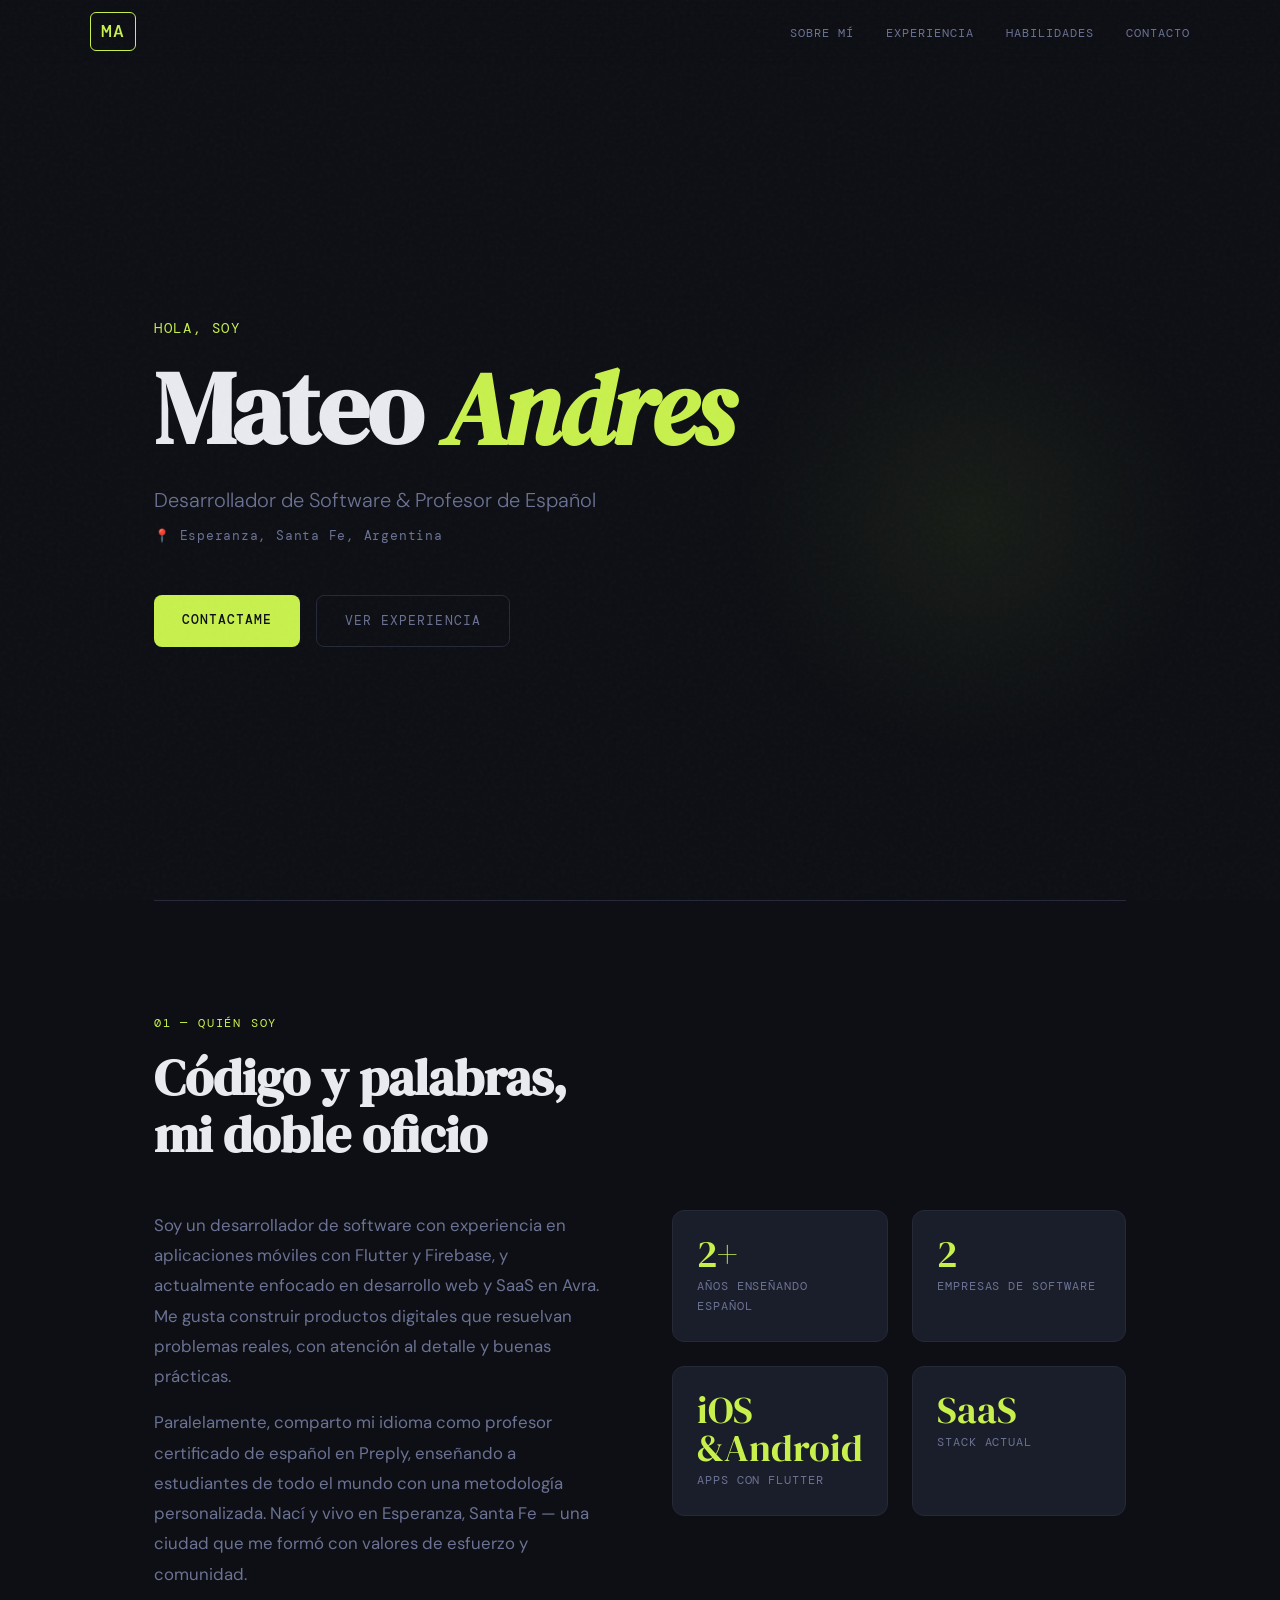
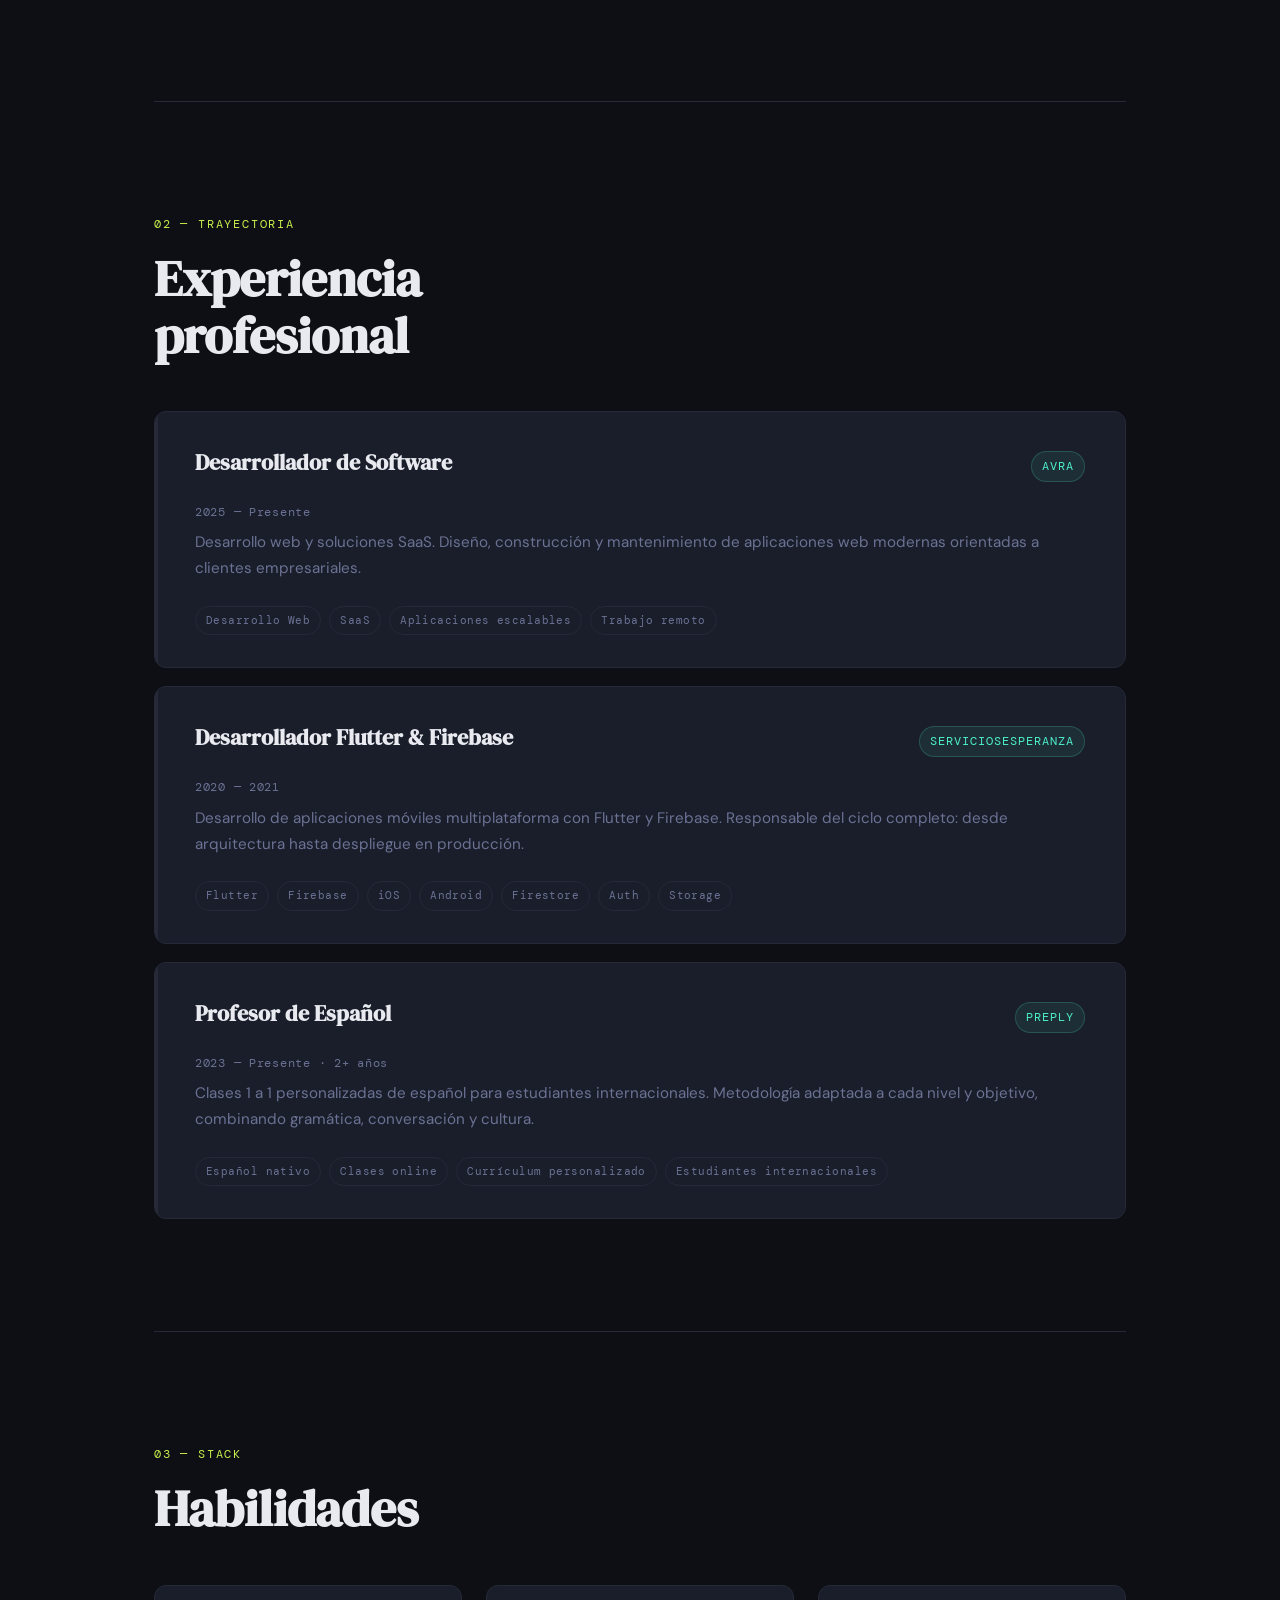
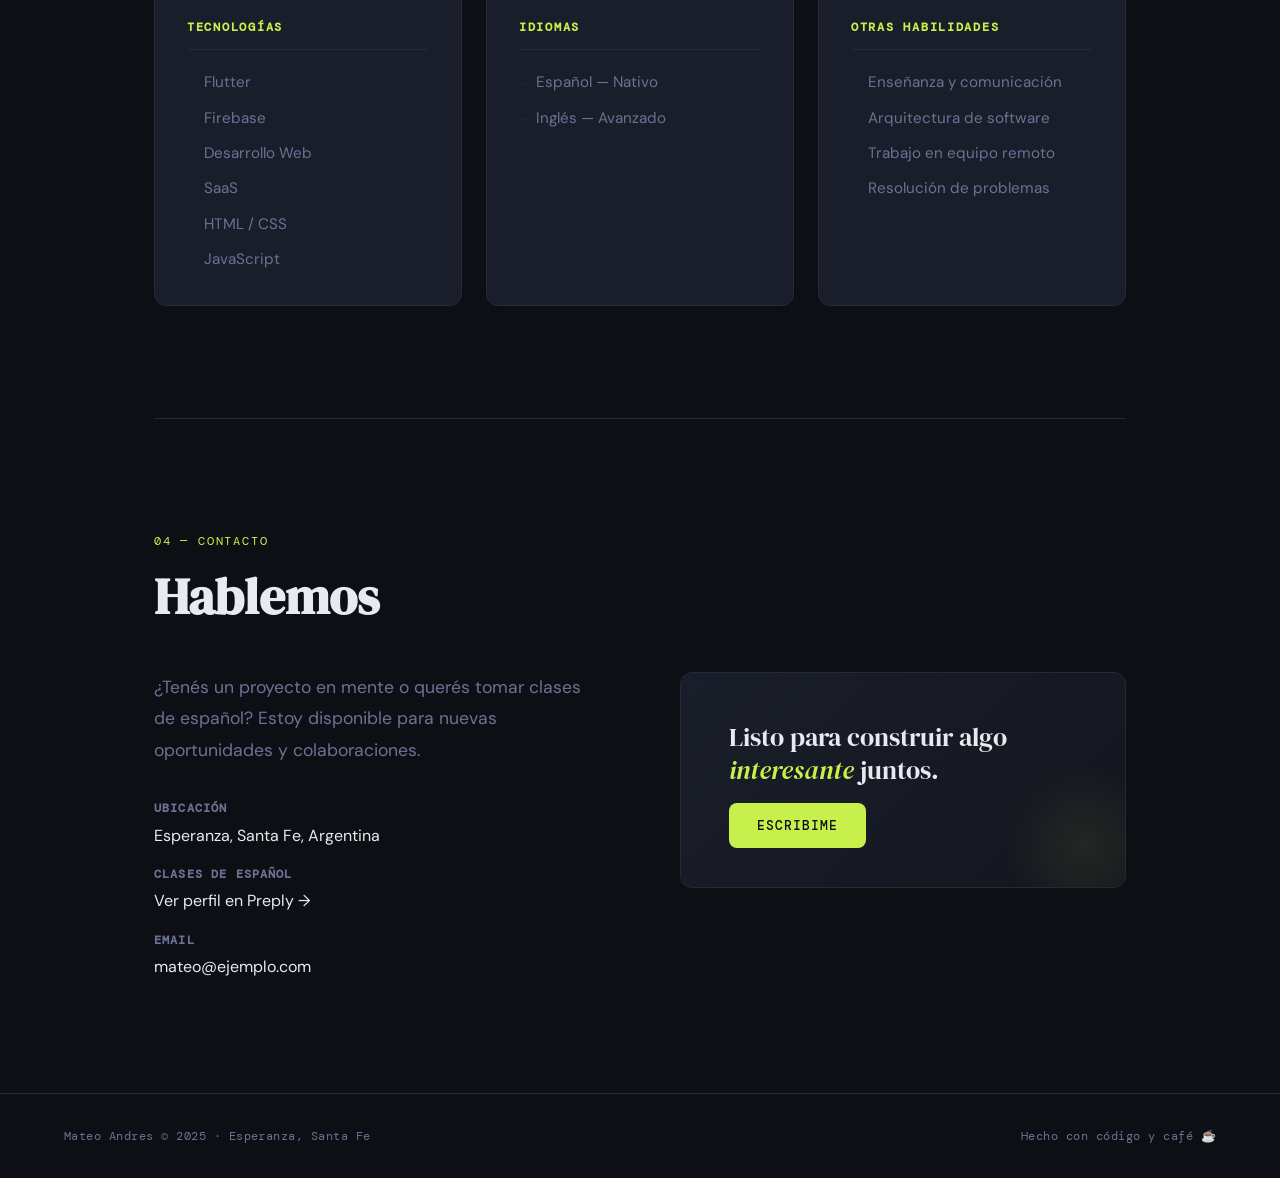
==== index.html @ 971ce435 "Agregando estilos" ====
<!doctype html>
<html lang="es">
  <head>
    <meta charset="UTF-8" />
    <meta name="viewport" content="width=device-width, initial-scale=1.0" />
    <title>Mateo Andres — Portfolio</title>
    <link
      href="https://fonts.googleapis.com/css2?family=DM+Serif+Display:ital@0;1&family=DM+Mono:wght@300;400;500&family=DM+Sans:wght@300;400;500&display=swap"
      rel="stylesheet"
    />
    <link rel="stylesheet" href="styles.css" />
  </head>
  <body>
    <header id="site-header">
      <nav>
        <span>MA</span>
        <ul>
          <li><a href="#sobre-mi">Sobre mí</a></li>
          <li><a href="#experiencia">Experiencia</a></li>
          <li><a href="#habilidades">Habilidades</a></li>
          <li><a href="#contacto">Contacto</a></li>
        </ul>
      </nav>
    </header>

    <main>
      <!-- Hero -->
      <section id="hero">
        <p>Hola, soy</p>
        <h1>Mateo <em>Andres</em></h1>
        <p>Desarrollador de Software &amp; Profesor de Español</p>
        <p>📍 Esperanza, Santa Fe, Argentina</p>
        <div class="hero-btns">
          <a href="#contacto" class="btn-primary">Contactame</a>
          <a href="#experiencia" class="btn-ghost">Ver experiencia</a>
        </div>
      </section>

      <!-- Sobre mí -->
      <section id="sobre-mi">
        <div class="section-label">01 — Quién soy</div>
        <h2 class="section-title">Código y palabras,<br />mi doble oficio</h2>
        <div class="content">
          <div>
            <p>
              Soy un desarrollador de software con experiencia en aplicaciones
              móviles con Flutter y Firebase, y actualmente enfocado en
              desarrollo web y SaaS en Avra. Me gusta construir productos
              digitales que resuelvan problemas reales, con atención al detalle
              y buenas prácticas.
            </p>
            <p>
              Paralelamente, comparto mi idioma como profesor certificado de
              español en Preply, enseñando a estudiantes de todo el mundo con
              una metodología personalizada. Nací y vivo en Esperanza, Santa Fe
              — una ciudad que me formó con valores de esfuerzo y comunidad.
            </p>
          </div>
          <div class="stats">
            <div class="stat-card reveal">
              <div class="stat-num">2+</div>
              <div class="stat-label">años enseñando español</div>
            </div>
            <div class="stat-card reveal">
              <div class="stat-num">2</div>
              <div class="stat-label">empresas de software</div>
            </div>
            <div class="stat-card reveal">
              <div class="stat-num">iOS<br />&amp;Android</div>
              <div class="stat-label">apps con Flutter</div>
            </div>
            <div class="stat-card reveal">
              <div class="stat-num">SaaS</div>
              <div class="stat-label">stack actual</div>
            </div>
          </div>
        </div>
      </section>

      <!-- Experiencia -->
      <section id="experiencia">
        <div class="section-label">02 — Trayectoria</div>
        <h2 class="section-title">Experiencia<br />profesional</h2>
        <div class="exp-list">
          <article class="exp-card reveal">
            <div class="exp-top">
              <h3 class="exp-title">Desarrollador de Software</h3>
              <span class="exp-company">Avra</span>
            </div>
            <time class="exp-time">2025 — Presente</time>
            <p class="exp-desc">
              Desarrollo web y soluciones SaaS. Diseño, construcción y
              mantenimiento de aplicaciones web modernas orientadas a clientes
              empresariales.
            </p>
            <ul class="exp-tags">
              <li>Desarrollo Web</li>
              <li>SaaS</li>
              <li>Aplicaciones escalables</li>
              <li>Trabajo remoto</li>
            </ul>
          </article>

          <article class="exp-card reveal">
            <div class="exp-top">
              <h3 class="exp-title">Desarrollador Flutter &amp; Firebase</h3>
              <span class="exp-company">ServiciosEsperanza</span>
            </div>
            <time class="exp-time">2020 — 2021</time>
            <p class="exp-desc">
              Desarrollo de aplicaciones móviles multiplataforma con Flutter y
              Firebase. Responsable del ciclo completo: desde arquitectura hasta
              despliegue en producción.
            </p>
            <ul class="exp-tags">
              <li>Flutter</li>
              <li>Firebase</li>
              <li>iOS</li>
              <li>Android</li>
              <li>Firestore</li>
              <li>Auth</li>
              <li>Storage</li>
            </ul>
          </article>

          <article class="exp-card reveal">
            <div class="exp-top">
              <h3 class="exp-title">Profesor de Español</h3>
              <span class="exp-company">Preply</span>
            </div>
            <time class="exp-time">2023 — Presente · 2+ años</time>
            <p class="exp-desc">
              Clases 1 a 1 personalizadas de español para estudiantes
              internacionales. Metodología adaptada a cada nivel y objetivo,
              combinando gramática, conversación y cultura.
            </p>
            <ul class="exp-tags">
              <li>Español nativo</li>
              <li>Clases online</li>
              <li>Currículum personalizado</li>
              <li>Estudiantes internacionales</li>
            </ul>
          </article>
        </div>
      </section>

      <!-- Habilidades -->
      <section id="habilidades">
        <div class="section-label">03 — Stack</div>
        <h2 class="section-title">Habilidades</h2>
        <div class="skills-grid">
          <div class="skill-group reveal">
            <h3>Tecnologías</h3>
            <ul>
              <li>Flutter</li>
              <li>Firebase</li>
              <li>Desarrollo Web</li>
              <li>SaaS</li>
              <li>HTML / CSS</li>
              <li>JavaScript</li>
            </ul>
          </div>
          <div class="skill-group reveal">
            <h3>Idiomas</h3>
            <ul>
              <li>Español — Nativo</li>
              <li>Inglés — Avanzado</li>
            </ul>
          </div>
          <div class="skill-group reveal">
            <h3>Otras habilidades</h3>
            <ul>
              <li>Enseñanza y comunicación</li>
              <li>Arquitectura de software</li>
              <li>Trabajo en equipo remoto</li>
              <li>Resolución de problemas</li>
            </ul>
          </div>
        </div>
      </section>

      <!-- Contacto -->
      <section id="contacto">
        <div class="section-label">04 — Contacto</div>
        <h2 class="section-title">Hablemos</h2>
        <div class="inner">
          <div>
            <p class="lead">
              ¿Tenés un proyecto en mente o querés tomar clases de español?
              Estoy disponible para nuevas oportunidades y colaboraciones.
            </p>
            <div class="contact-items">
              <div class="contact-item">
                <strong>Ubicación</strong>
                <span>Esperanza, Santa Fe, Argentina</span>
              </div>
              <div class="contact-item">
                <strong>Clases de español</strong>
                <a href="https://preply.com" target="_blank"
                  >Ver perfil en Preply →</a
                >
              </div>
              <div class="contact-item">
                <strong>Email</strong>
                <a href="mailto:mateo@ejemplo.com">mateo@ejemplo.com</a>
              </div>
            </div>
          </div>
          <div class="cta-box reveal">
            <p>Listo para construir algo <span>interesante</span> juntos.</p>
            <a href="mailto:mateo@ejemplo.com" class="btn-primary">Escribime</a>
          </div>
        </div>
      </section>
    </main>

    <footer>
      <p>Mateo Andres &copy; 2025 · Esperanza, Santa Fe</p>
      <p>Hecho con código y café ☕</p>
    </footer>

    <script>
      // Nav scroll effect
      const header = document.getElementById("site-header");
      window.addEventListener("scroll", () => {
        header.classList.toggle("scrolled", window.scrollY > 40);
      });

      // Reveal on scroll
      const reveals = document.querySelectorAll(".reveal");
      const observer = new IntersectionObserver(
        (entries) => {
          entries.forEach((e, i) => {
            if (e.isIntersecting) {
              setTimeout(() => e.target.classList.add("visible"), i * 80);
              observer.unobserve(e.target);
            }
          });
        },
        { threshold: 0.1 },
      );
      reveals.forEach((el) => observer.observe(el));
    </script>
  </body>
</html>
---- styles.css ----
/* ─── Variables ─── */
:root {
  --bg: #0d0f14;
  --bg2: #13161e;
  --surface: #1a1e2a;
  --border: #252938;
  --accent: #c8f04d;
  --accent2: #4df0c8;
  --text: #e8eaf0;
  --muted: #6b7294;
  --serif: "DM Serif Display", Georgia, serif;
  --mono: "DM Mono", "Courier New", monospace;
  --sans: "DM Sans", sans-serif;
  --radius: 12px;
  --transition: 0.3s cubic-bezier(0.4, 0, 0.2, 1);
}

/* ─── Reset ─── */
*,
*::before,
*::after {
  box-sizing: border-box;
  margin: 0;
  padding: 0;
}
html {
  scroll-behavior: smooth;
}
body {
  background: var(--bg);
  color: var(--text);
  font-family: var(--sans);
  font-size: 16px;
  line-height: 1.7;
  min-height: 100vh;
  overflow-x: hidden;
}
a {
  color: inherit;
  text-decoration: none;
}
ul {
  list-style: none;
}

/* ─── Noise overlay ─── */
body::before {
  content: "";
  position: fixed;
  inset: 0;
  background-image: url("data:image/svg+xml,%3Csvg viewBox='0 0 256 256' xmlns='http://www.w3.org/2000/svg'%3E%3Cfilter id='noise'%3E%3CfeTurbulence type='fractalNoise' baseFrequency='0.9' numOctaves='4' stitchTiles='stitch'/%3E%3C/filter%3E%3Crect width='100%25' height='100%25' filter='url(%23noise)' opacity='0.04'/%3E%3C/svg%3E");
  pointer-events: none;
  z-index: 1000;
  opacity: 0.6;
}

/* ─── Nav ─── */
header {
  position: fixed;
  top: 0;
  left: 0;
  right: 0;
  z-index: 100;
  padding: 0 clamp(1.5rem, 5vw, 4rem);
  height: 64px;
  display: flex;
  align-items: center;
  border-bottom: 1px solid transparent;
  transition: var(--transition);
  background: linear-gradient(to bottom, var(--bg), transparent);
}
header.scrolled {
  background: rgba(13, 15, 20, 0.92);
  border-color: var(--border);
  backdrop-filter: blur(12px);
}
nav {
  width: 100%;
  max-width: 1100px;
  margin: 0 auto;
  display: flex;
  align-items: center;
  justify-content: space-between;
}
nav > span {
  font-family: var(--mono);
  font-size: 1.1rem;
  font-weight: 500;
  color: var(--accent);
  letter-spacing: 0.05em;
  border: 1px solid var(--accent);
  padding: 4px 10px;
  border-radius: 6px;
}
nav ul {
  display: flex;
  gap: 2rem;
}
nav ul a {
  font-family: var(--mono);
  font-size: 0.78rem;
  letter-spacing: 0.08em;
  text-transform: uppercase;
  color: var(--muted);
  transition: color var(--transition);
}
nav ul a:hover {
  color: var(--accent);
}

/* ─── Main container ─── */
main {
  max-width: 1100px;
  margin: 0 auto;
  padding: 0 clamp(1.5rem, 5vw, 4rem);
}

/* ─── Hero ─── */
#hero {
  min-height: 100vh;
  display: flex;
  flex-direction: column;
  justify-content: center;
  padding-top: 64px;
  position: relative;
}
#hero::after {
  content: "";
  position: absolute;
  top: 30%;
  right: -10%;
  width: 500px;
  height: 500px;
  background: radial-gradient(
    circle,
    rgba(200, 240, 77, 0.06) 0%,
    transparent 70%
  );
  pointer-events: none;
}
#hero > p:first-child {
  font-family: var(--mono);
  font-size: 0.85rem;
  color: var(--accent);
  letter-spacing: 0.12em;
  text-transform: uppercase;
  margin-bottom: 1rem;
  animation: fadeUp 0.6s ease both;
}
#hero h1 {
  font-family: var(--serif);
  font-size: clamp(3.5rem, 8vw, 7rem);
  line-height: 1;
  letter-spacing: -0.02em;
  color: var(--text);
  margin-bottom: 1.5rem;
  animation: fadeUp 0.7s 0.1s ease both;
}
#hero h1 em {
  font-style: italic;
  color: var(--accent);
}
#hero > p:nth-child(3) {
  font-size: 1.25rem;
  color: var(--muted);
  font-weight: 300;
  margin-bottom: 0.5rem;
  animation: fadeUp 0.7s 0.2s ease both;
}
#hero > p:nth-child(4) {
  font-family: var(--mono);
  font-size: 0.8rem;
  color: var(--muted);
  letter-spacing: 0.06em;
  margin-bottom: 3rem;
  animation: fadeUp 0.7s 0.25s ease both;
}
.hero-btns {
  display: flex;
  gap: 1rem;
  flex-wrap: wrap;
  animation: fadeUp 0.7s 0.35s ease both;
}
.btn-primary {
  background: var(--accent);
  color: #0d0f14;
  font-family: var(--mono);
  font-size: 0.8rem;
  font-weight: 500;
  letter-spacing: 0.08em;
  text-transform: uppercase;
  padding: 14px 28px;
  border-radius: 8px;
  transition: var(--transition);
}
.btn-primary:hover {
  background: #d8ff5a;
  transform: translateY(-2px);
  box-shadow: 0 8px 24px rgba(200, 240, 77, 0.25);
}
.btn-ghost {
  border: 1px solid var(--border);
  color: var(--muted);
  font-family: var(--mono);
  font-size: 0.8rem;
  letter-spacing: 0.08em;
  text-transform: uppercase;
  padding: 14px 28px;
  border-radius: 8px;
  transition: var(--transition);
}
.btn-ghost:hover {
  border-color: var(--muted);
  color: var(--text);
}

/* ─── Sections ─── */
section:not(#hero) {
  padding: 7rem 0;
  border-top: 1px solid var(--border);
}
.section-label {
  font-family: var(--mono);
  font-size: 0.75rem;
  color: var(--accent);
  letter-spacing: 0.15em;
  text-transform: uppercase;
  margin-bottom: 1rem;
}
.section-title {
  font-family: var(--serif);
  font-size: clamp(2rem, 4vw, 3.2rem);
  line-height: 1.1;
  margin-bottom: 3rem;
  color: var(--text);
}

/* ─── Sobre mí ─── */
#sobre-mi .content {
  display: grid;
  grid-template-columns: 1fr 1fr;
  gap: 4rem;
  align-items: start;
}
#sobre-mi p {
  color: var(--muted);
  font-size: 1.05rem;
  line-height: 1.8;
}
#sobre-mi p + p {
  margin-top: 1rem;
}
.stats {
  display: grid;
  grid-template-columns: 1fr 1fr;
  gap: 1.5rem;
}
.stat-card {
  background: var(--surface);
  border: 1px solid var(--border);
  border-radius: var(--radius);
  padding: 1.5rem;
  transition: var(--transition);
}
.stat-card:hover {
  border-color: var(--accent);
  transform: translateY(-3px);
}
.stat-num {
  font-family: var(--serif);
  font-size: 2.4rem;
  color: var(--accent);
  line-height: 1;
  margin-bottom: 0.25rem;
}
.stat-label {
  font-family: var(--mono);
  font-size: 0.72rem;
  color: var(--muted);
  letter-spacing: 0.08em;
  text-transform: uppercase;
}

/* ─── Experiencia ─── */
.exp-list {
  display: flex;
  flex-direction: column;
  gap: 2px;
}
.exp-card {
  background: var(--surface);
  border: 1px solid var(--border);
  border-radius: var(--radius);
  padding: 2rem 2.5rem;
  display: grid;
  grid-template-columns: 1fr auto;
  gap: 0.5rem 2rem;
  position: relative;
  overflow: hidden;
  transition: var(--transition);
}
.exp-card::before {
  content: "";
  position: absolute;
  left: 0;
  top: 0;
  bottom: 0;
  width: 3px;
  background: var(--border);
  transition: var(--transition);
}
.exp-card:hover {
  border-color: rgba(200, 240, 77, 0.2);
}
.exp-card:hover::before {
  background: var(--accent);
}
.exp-card + .exp-card {
  margin-top: 1rem;
}
.exp-top {
  grid-column: 1 / -1;
  display: flex;
  align-items: baseline;
  justify-content: space-between;
  flex-wrap: wrap;
  gap: 0.5rem;
  margin-bottom: 0.75rem;
}
.exp-title {
  font-family: var(--serif);
  font-size: 1.4rem;
  color: var(--text);
}
.exp-company {
  font-family: var(--mono);
  font-size: 0.78rem;
  color: var(--accent2);
  letter-spacing: 0.08em;
  text-transform: uppercase;
  background: rgba(77, 240, 200, 0.08);
  border: 1px solid rgba(77, 240, 200, 0.2);
  padding: 4px 10px;
  border-radius: 20px;
}
.exp-time {
  font-family: var(--mono);
  font-size: 0.75rem;
  color: var(--muted);
  letter-spacing: 0.06em;
}
.exp-desc {
  grid-column: 1 / -1;
  color: var(--muted);
  font-size: 0.95rem;
  margin-bottom: 1rem;
}
.exp-tags {
  grid-column: 1 / -1;
  display: flex;
  flex-wrap: wrap;
  gap: 0.5rem;
}
.exp-tags li {
  font-family: var(--mono);
  font-size: 0.7rem;
  color: var(--muted);
  border: 1px solid var(--border);
  padding: 4px 10px;
  border-radius: 20px;
  letter-spacing: 0.04em;
  transition: var(--transition);
}
.exp-tags li:hover {
  border-color: var(--accent);
  color: var(--accent);
}

/* ─── Habilidades ─── */
.skills-grid {
  display: grid;
  grid-template-columns: repeat(3, 1fr);
  gap: 1.5rem;
}
.skill-group {
  background: var(--surface);
  border: 1px solid var(--border);
  border-radius: var(--radius);
  padding: 2rem;
  transition: var(--transition);
}
.skill-group:hover {
  border-color: var(--border);
}
.skill-group h3 {
  font-family: var(--mono);
  font-size: 0.72rem;
  color: var(--accent);
  letter-spacing: 0.15em;
  text-transform: uppercase;
  margin-bottom: 1.25rem;
  padding-bottom: 0.75rem;
  border-bottom: 1px solid var(--border);
}
.skill-group ul {
  display: flex;
  flex-direction: column;
  gap: 0.6rem;
}
.skill-group li {
  font-size: 0.95rem;
  color: var(--muted);
  display: flex;
  align-items: center;
  gap: 0.6rem;
  transition: color var(--transition);
}
.skill-group li::before {
  content: "→";
  font-family: var(--mono);
  color: var(--border);
  font-size: 0.8rem;
  transition: color var(--transition);
}
.skill-group li:hover {
  color: var(--text);
}
.skill-group li:hover::before {
  color: var(--accent);
}

/* ─── Contacto ─── */
#contacto .inner {
  display: grid;
  grid-template-columns: 1fr 1fr;
  gap: 5rem;
  align-items: start;
}
#contacto .lead {
  font-size: 1.1rem;
  color: var(--muted);
  line-height: 1.8;
  margin-bottom: 2rem;
}
.contact-items {
  display: flex;
  flex-direction: column;
  gap: 1rem;
}
.contact-item {
  display: flex;
  flex-direction: column;
  gap: 0.2rem;
}
.contact-item strong {
  font-family: var(--mono);
  font-size: 0.72rem;
  color: var(--muted);
  letter-spacing: 0.1em;
  text-transform: uppercase;
}
.contact-item a,
.contact-item span {
  font-size: 1rem;
  color: var(--text);
  transition: color var(--transition);
}
.contact-item a:hover {
  color: var(--accent);
}
.cta-box {
  background: linear-gradient(135deg, var(--surface), var(--bg2));
  border: 1px solid var(--border);
  border-radius: var(--radius);
  padding: 3rem;
  position: relative;
  overflow: hidden;
}
.cta-box::after {
  content: "";
  position: absolute;
  bottom: -40px;
  right: -40px;
  width: 160px;
  height: 160px;
  background: radial-gradient(
    circle,
    rgba(200, 240, 77, 0.08),
    transparent 70%
  );
}
.cta-box p {
  font-family: var(--serif);
  font-size: 1.6rem;
  line-height: 1.3;
  margin-bottom: 1.5rem;
}
.cta-box p span {
  color: var(--accent);
  font-style: italic;
}

/* ─── Footer ─── */
footer {
  border-top: 1px solid var(--border);
  padding: 2rem clamp(1.5rem, 5vw, 4rem);
  display: flex;
  justify-content: space-between;
  align-items: center;
  max-width: 100%;
}
footer p {
  font-family: var(--mono);
  font-size: 0.75rem;
  color: var(--muted);
  letter-spacing: 0.04em;
}

/* ─── Animations ─── */
@keyframes fadeUp {
  from {
    opacity: 0;
    transform: translateY(24px);
  }
  to {
    opacity: 1;
    transform: translateY(0);
  }
}
.reveal {
  opacity: 0;
  transform: translateY(20px);
  transition:
    opacity 0.6s ease,
    transform 0.6s ease;
}
.reveal.visible {
  opacity: 1;
  transform: none;
}

/* ─── Responsive ─── */
@media (max-width: 768px) {
  #sobre-mi .content,
  #contacto .inner {
    grid-template-columns: 1fr;
    gap: 2rem;
  }
  .skills-grid {
    grid-template-columns: 1fr;
  }
  .stats {
    grid-template-columns: 1fr 1fr;
  }
  nav ul {
    display: none;
  }
  .exp-card {
    padding: 1.5rem;
  }
}
@media (max-width: 480px) {
  .stats {
    grid-template-columns: 1fr;
  }
}
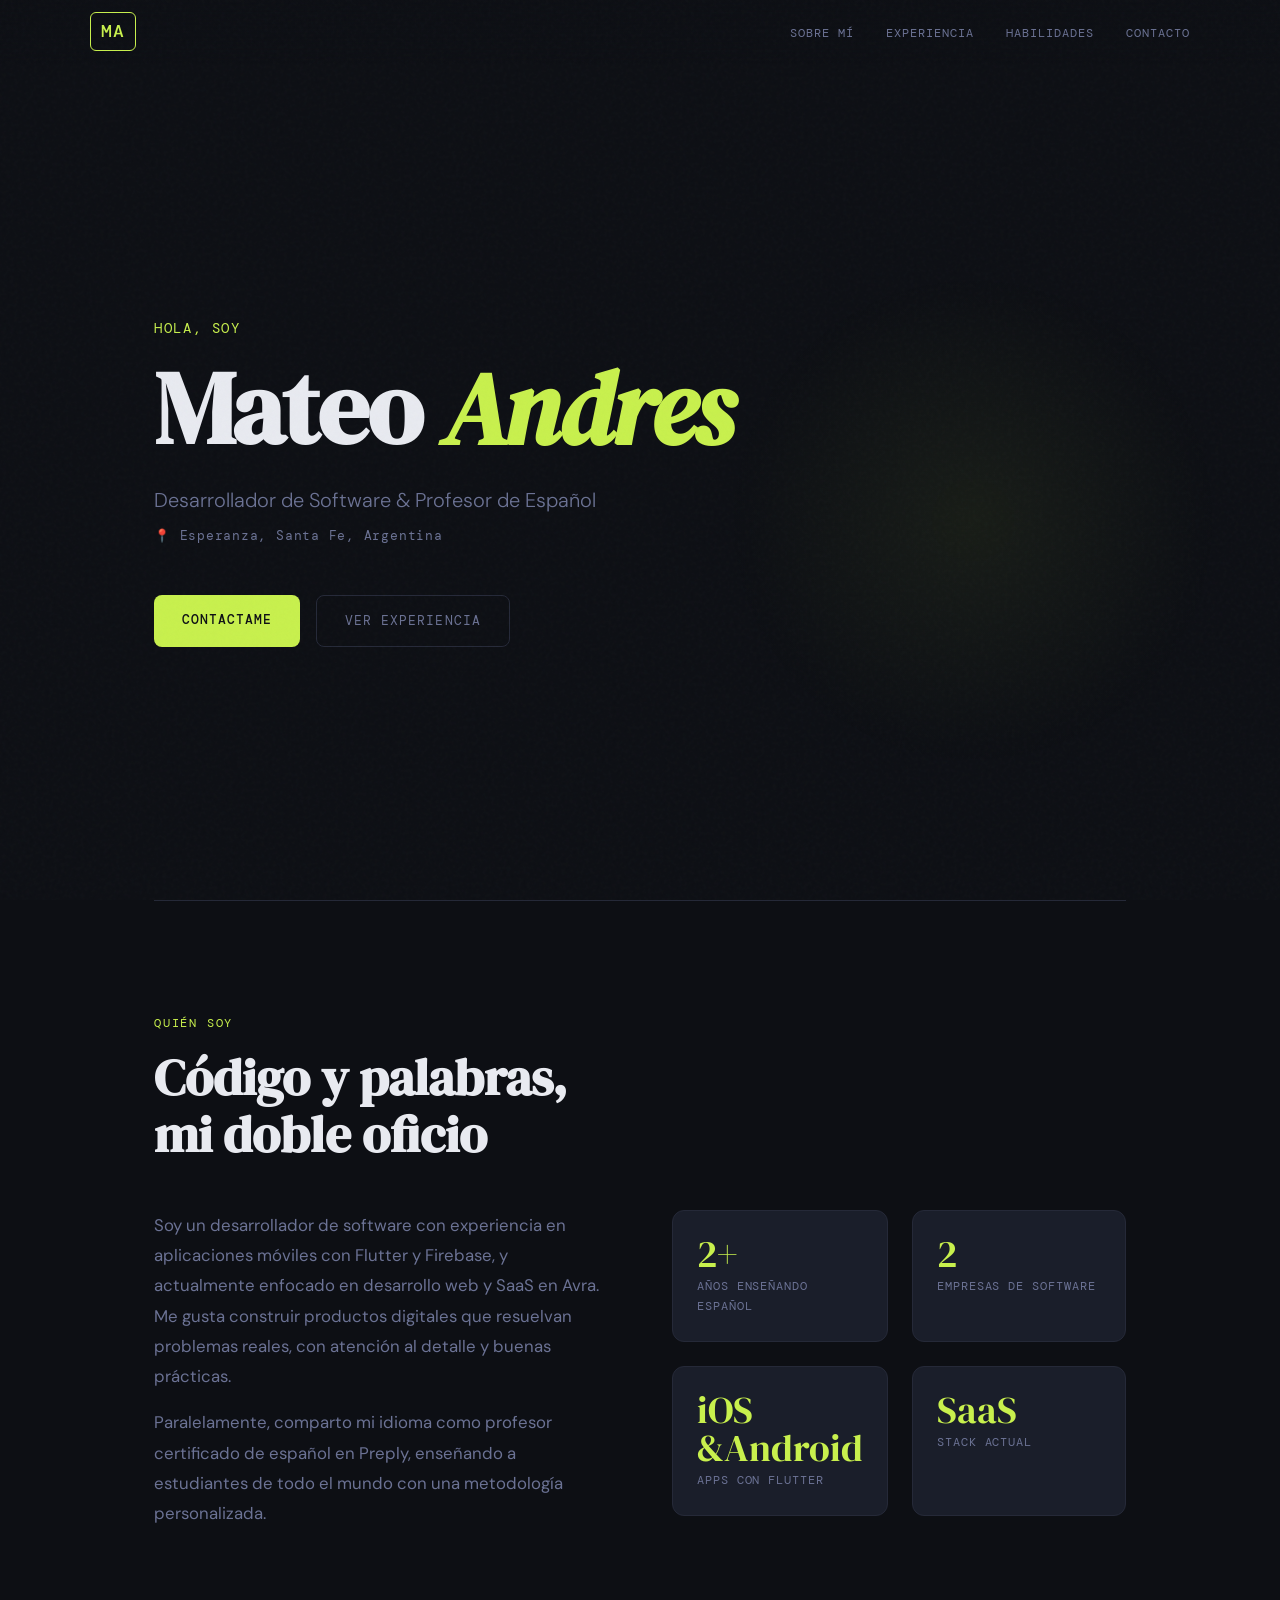
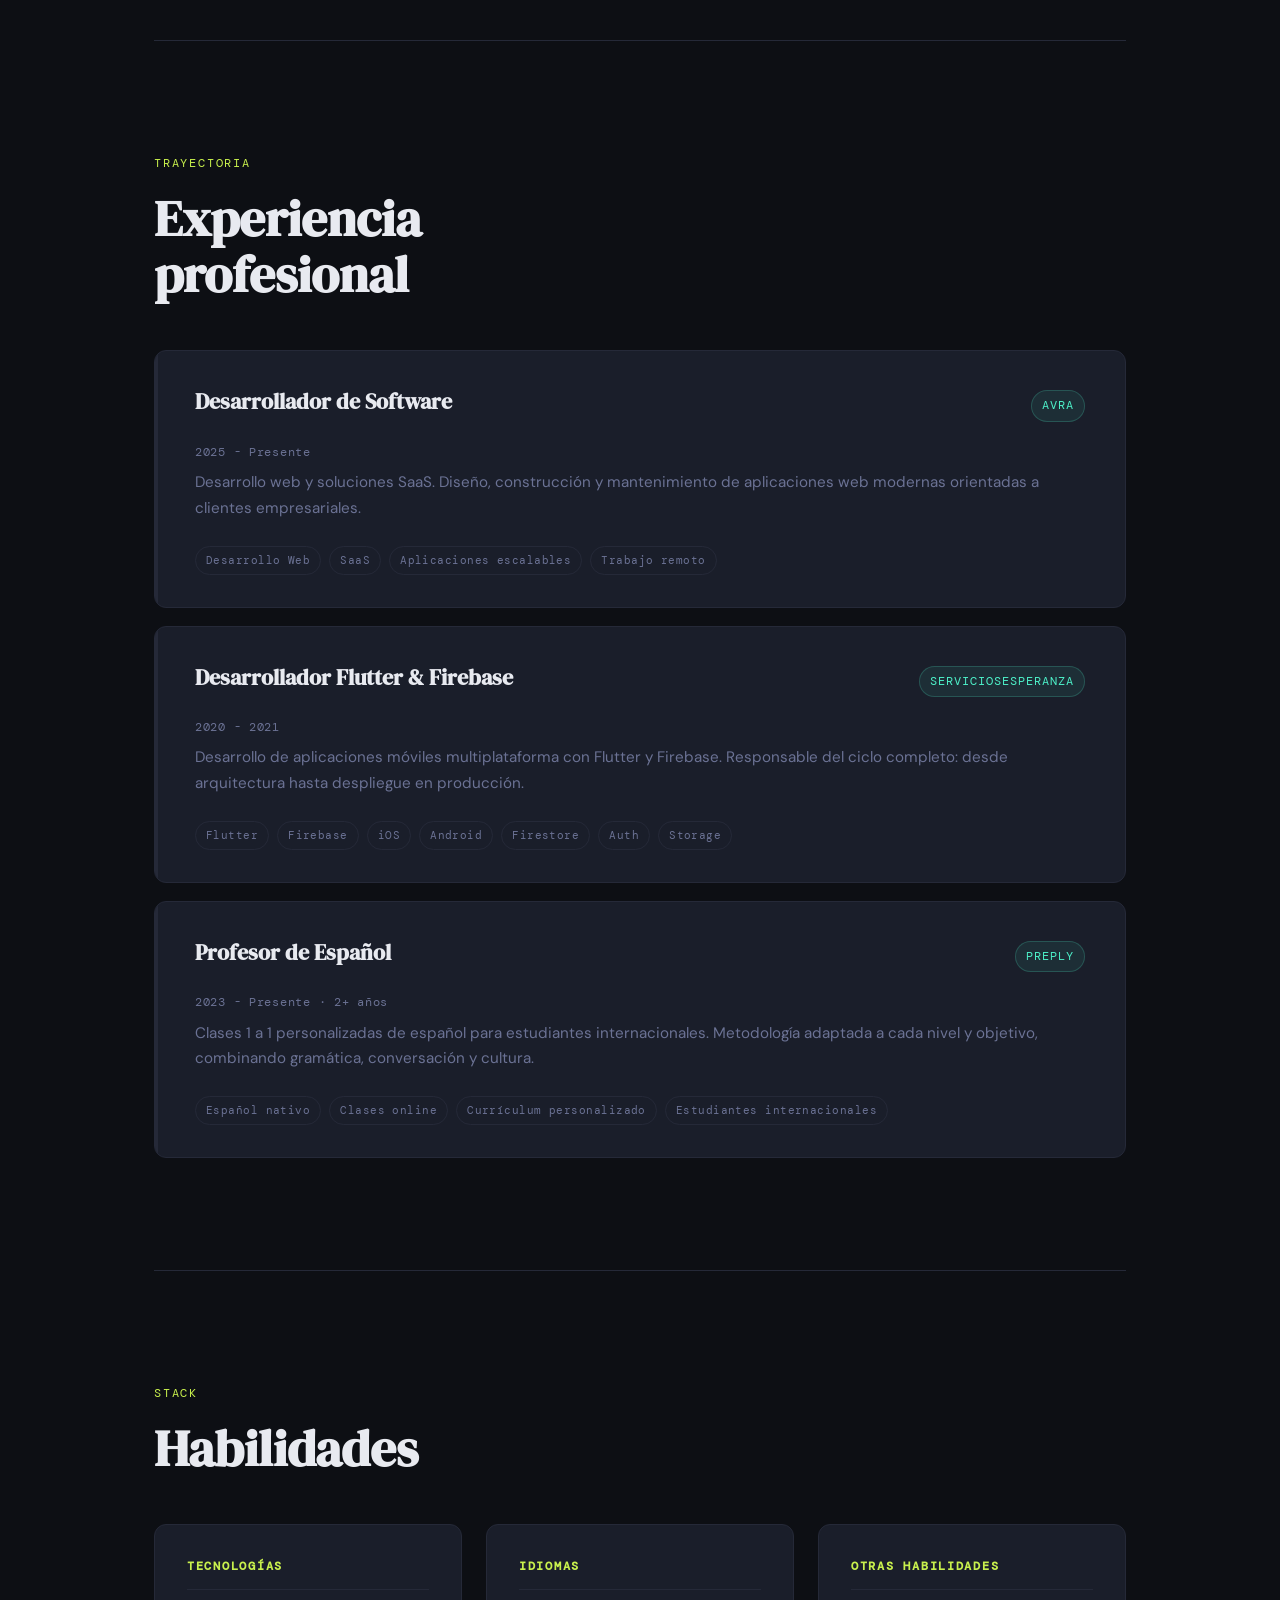
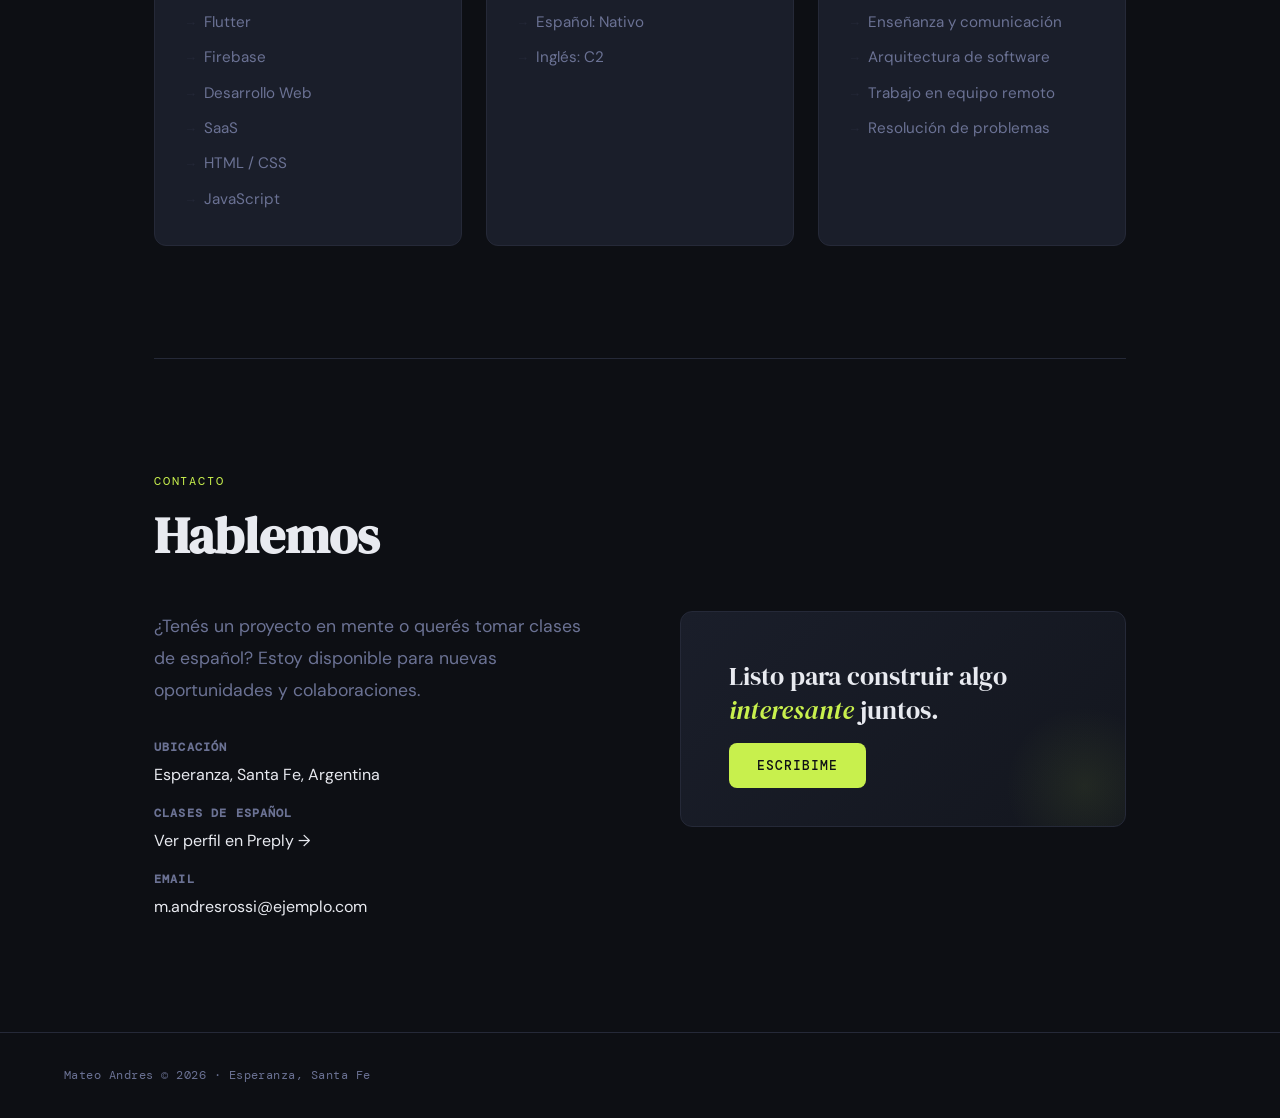
==== commit 0de2a430: "Mejorado algunos textos" ====
--- a/index.html
+++ b/index.html
@@ -3,7 +3,7 @@
   <head>
     <meta charset="UTF-8" />
     <meta name="viewport" content="width=device-width, initial-scale=1.0" />
-    <title>Mateo Andres — Portfolio</title>
+    <title>Mateo Andres - Portfolio</title>
     <link
       href="https://fonts.googleapis.com/css2?family=DM+Serif+Display:ital@0;1&family=DM+Mono:wght@300;400;500&family=DM+Sans:wght@300;400;500&display=swap"
       rel="stylesheet"
@@ -38,7 +38,7 @@
 
       <!-- Sobre mí -->
       <section id="sobre-mi">
-        <div class="section-label">01 — Quién soy</div>
+        <div class="section-label">Quién soy</div>
         <h2 class="section-title">Código y palabras,<br />mi doble oficio</h2>
         <div class="content">
           <div>
@@ -52,8 +52,7 @@
             <p>
               Paralelamente, comparto mi idioma como profesor certificado de
               español en Preply, enseñando a estudiantes de todo el mundo con
-              una metodología personalizada. Nací y vivo en Esperanza, Santa Fe
-              — una ciudad que me formó con valores de esfuerzo y comunidad.
+              una metodología personalizada.
             </p>
           </div>
           <div class="stats">
@@ -79,7 +78,7 @@
 
       <!-- Experiencia -->
       <section id="experiencia">
-        <div class="section-label">02 — Trayectoria</div>
+        <div class="section-label">Trayectoria</div>
         <h2 class="section-title">Experiencia<br />profesional</h2>
         <div class="exp-list">
           <article class="exp-card reveal">
@@ -87,7 +86,7 @@
               <h3 class="exp-title">Desarrollador de Software</h3>
               <span class="exp-company">Avra</span>
             </div>
-            <time class="exp-time">2025 — Presente</time>
+            <time class="exp-time">2025 - Presente</time>
             <p class="exp-desc">
               Desarrollo web y soluciones SaaS. Diseño, construcción y
               mantenimiento de aplicaciones web modernas orientadas a clientes
@@ -106,7 +105,7 @@
               <h3 class="exp-title">Desarrollador Flutter &amp; Firebase</h3>
               <span class="exp-company">ServiciosEsperanza</span>
             </div>
-            <time class="exp-time">2020 — 2021</time>
+            <time class="exp-time">2020 - 2021</time>
             <p class="exp-desc">
               Desarrollo de aplicaciones móviles multiplataforma con Flutter y
               Firebase. Responsable del ciclo completo: desde arquitectura hasta
@@ -128,7 +127,7 @@
               <h3 class="exp-title">Profesor de Español</h3>
               <span class="exp-company">Preply</span>
             </div>
-            <time class="exp-time">2023 — Presente · 2+ años</time>
+            <time class="exp-time">2023 - Presente · 2+ años</time>
             <p class="exp-desc">
               Clases 1 a 1 personalizadas de español para estudiantes
               internacionales. Metodología adaptada a cada nivel y objetivo,
@@ -146,7 +145,7 @@
 
       <!-- Habilidades -->
       <section id="habilidades">
-        <div class="section-label">03 — Stack</div>
+        <div class="section-label">Stack</div>
         <h2 class="section-title">Habilidades</h2>
         <div class="skills-grid">
           <div class="skill-group reveal">
@@ -163,8 +162,8 @@
           <div class="skill-group reveal">
             <h3>Idiomas</h3>
             <ul>
-              <li>Español — Nativo</li>
-              <li>Inglés — Avanzado</li>
+              <li>Español: Nativo</li>
+              <li>Inglés: C2</li>
             </ul>
           </div>
           <div class="skill-group reveal">
@@ -181,7 +180,7 @@
 
       <!-- Contacto -->
       <section id="contacto">
-        <div class="section-label">04 — Contacto</div>
+        <div class="section-label">Contacto</div>
         <h2 class="section-title">Hablemos</h2>
         <div class="inner">
           <div>
@@ -202,21 +201,24 @@
               </div>
               <div class="contact-item">
                 <strong>Email</strong>
-                <a href="mailto:mateo@ejemplo.com">mateo@ejemplo.com</a>
+                <a href="mailto:m.andresrossi@ejemplo.com"
+                  >m.andresrossi@ejemplo.com</a
+                >
               </div>
             </div>
           </div>
           <div class="cta-box reveal">
             <p>Listo para construir algo <span>interesante</span> juntos.</p>
-            <a href="mailto:mateo@ejemplo.com" class="btn-primary">Escribime</a>
+            <a href="mailto:m.andresrossi@ejemplo.com" class="btn-primary"
+              >Escribime</a
+            >
           </div>
         </div>
       </section>
     </main>
 
     <footer>
-      <p>Mateo Andres &copy; 2025 · Esperanza, Santa Fe</p>
-      <p>Hecho con código y café ☕</p>
+      <p>Mateo Andres &copy; 2026 · Esperanza, Santa Fe</p>
     </footer>
 
     <script>
